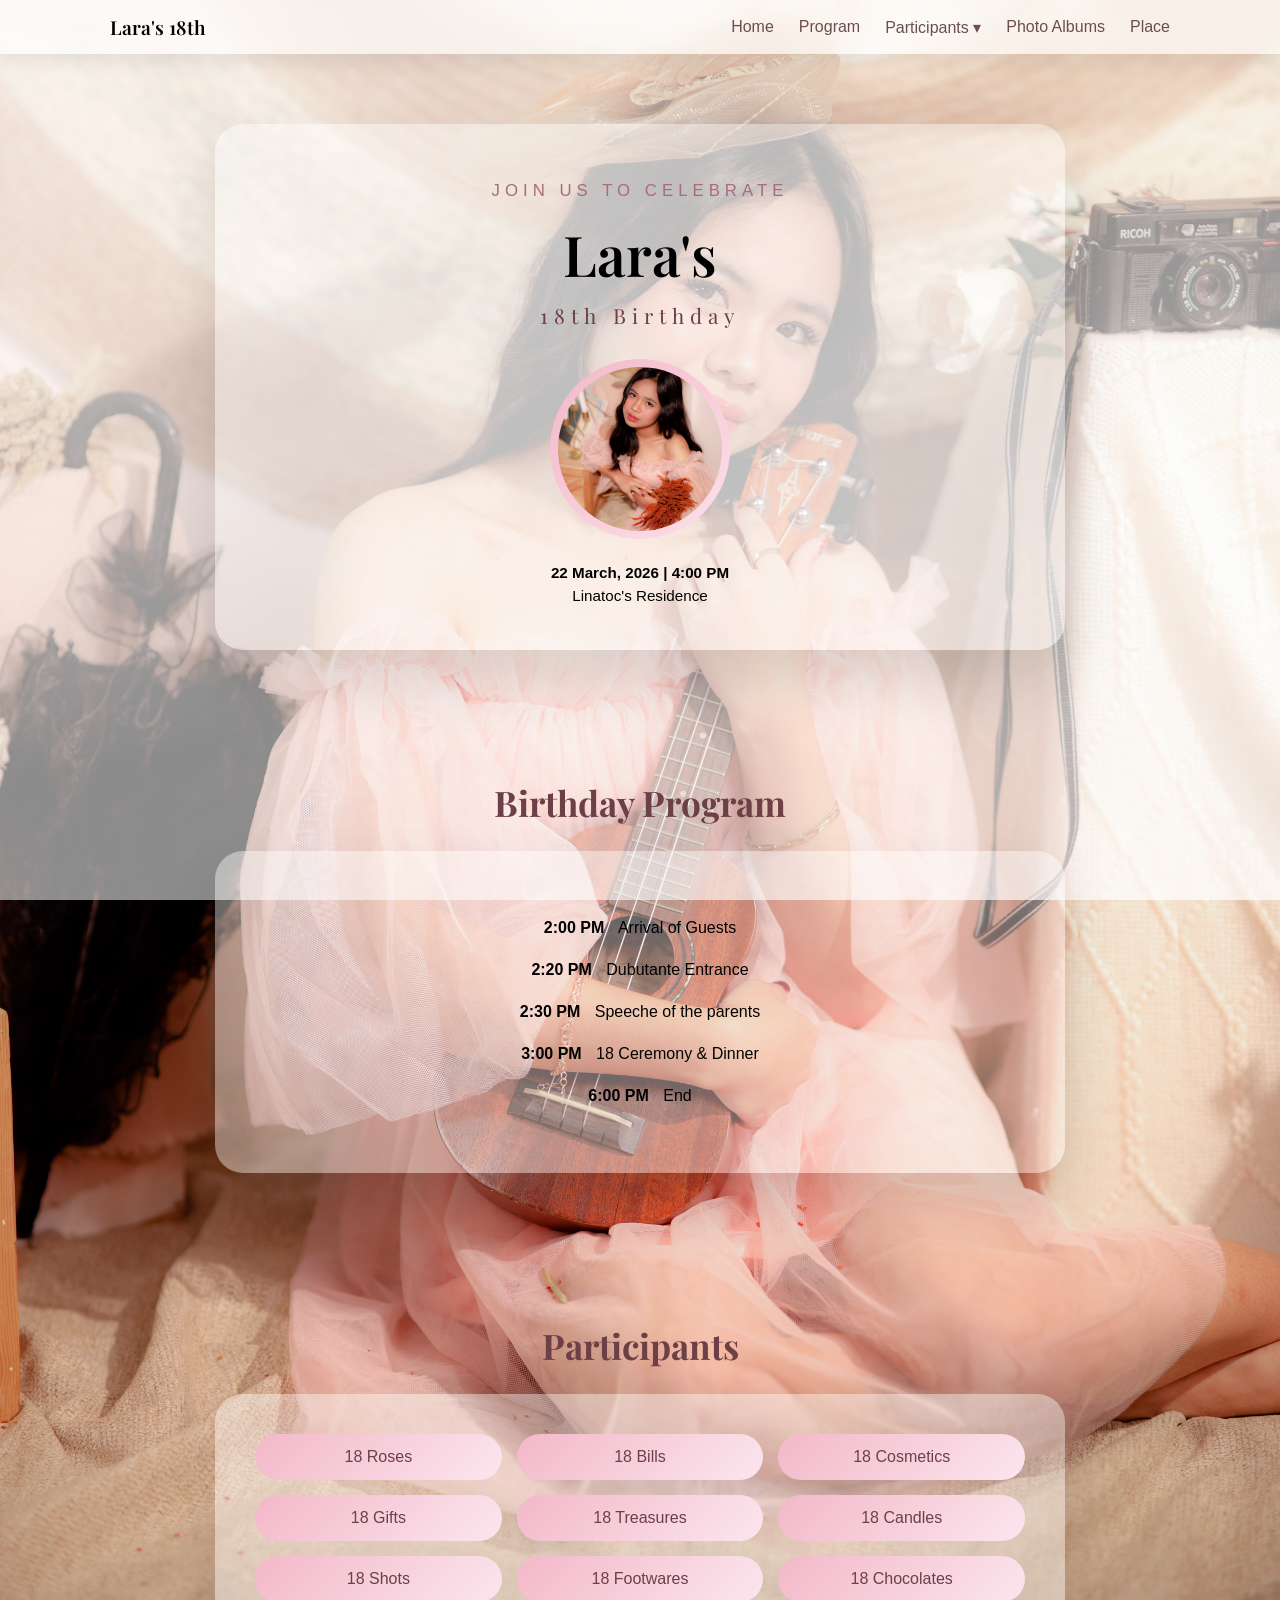
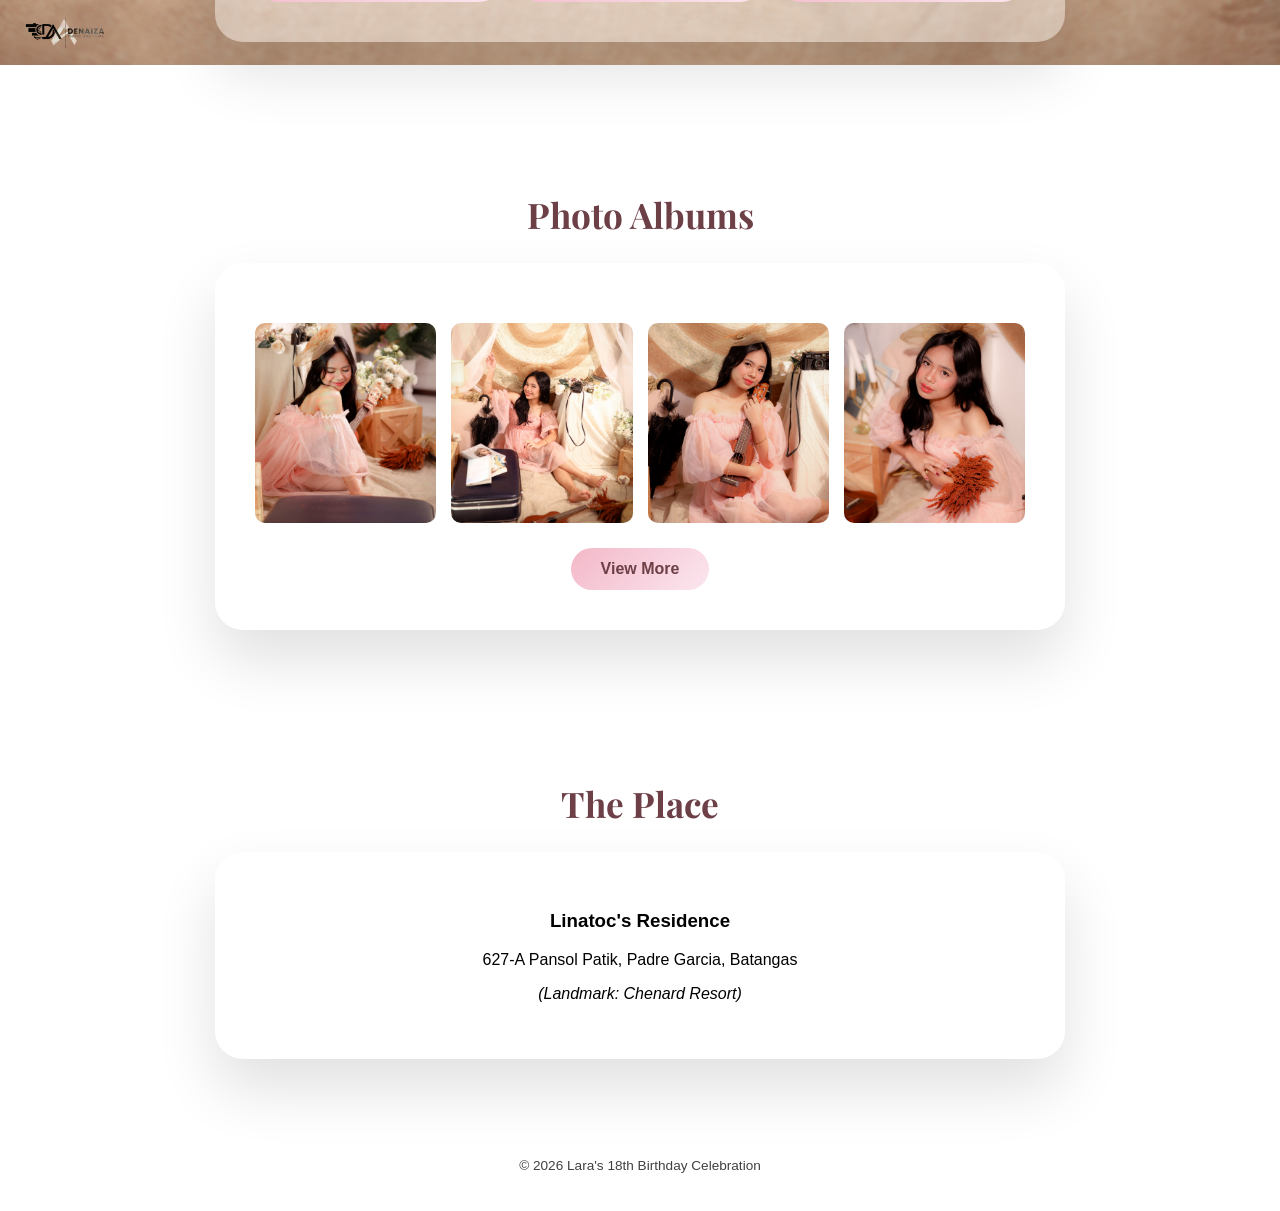
==== index.html @ c143fa49 "First Commit" ====
<!DOCTYPE html>
<html lang="tl">
<head>
    <meta charset="UTF-8">
    <meta name="viewport" content="width=device-width, initial-scale=1.0">
    <title>Lara's 18th Birthday Invitation</title>
    <link rel="stylesheet" href="style.css">
</head>
<body>

<nav>
    <div class="nav-container">

        <div class="logo">Lara's 18th</div>

        <div class="burger" onclick="toggleMenu()">
            ☰
        </div>

        <div class="nav-links" id="navLinks">
            <a href="#home">Home</a>
            <a href="#program">Program</a>

            <div class="dropdown">
                <a href="javascript:void(0)" class="dropbtn" onclick="toggleDropdown()">Participants ▾</a>
                <div id="myDropdown" class="dropdown-content">
                    <a href="roses.html">18 Roses</a>
                    <a href="bills.html">18 Bills</a>
                    <a href="cosmetics.html">18 Cosmetics</a>
                    <a href="gifts.html">18 Gifts</a>
                    <a href="messages.html">18 Treasures</a>
                    <a href="wishes.html">18 Candles</a>
                    <a href="shots.html">18 Shots</a>
                    <a href="footware.html">18 Footwares</a>
                    <a href="chocolates.html">18 Chocolates</a>
                </div>
            </div>

            <a href="#albums">Photo Albums</a>

            <a href="#place">Place</a>
        </div>

    </div>
</nav>

<header id="home">
    <div class="overlay">
        <div class="card hero-card">
            <p class="invite-text">Join us to celebrate</p>
            <h1>Lara's</h1>
            <div class="age-badge">18th Birthday</div>

            <div class="profile-frame">
                <img src="Photos/Lara4.jpg" alt="Lara's Photo" class="profile-pic">
            </div>

            <div class="event-details">
                <p><strong>22 March, 2026 | 4:00 PM</strong></p>
                <p>Linatoc's Residence</p>
            </div>
        </div>
    </div>
</header>

<section id="program">
    <h2>Birthday Program</h2>
    <div class="card">
        <ul class="program-list">
            <li><span>2:00 PM</span> Arrival of Guests</li>
            <li><span>2:20 PM</span> Dubutante Entrance</li>
            <li><span>2:30 PM</span> Speeche of the parents</li>
            <li><span>3:00 PM</span> 18 Ceremony & Dinner</li>
            <li><span>6:00 PM</span> End</li>
        </ul>
    </div>
</section>

<section id="participants">
    <h2>Participants</h2>
    <div class="card">
        <div class="button-grid">
            <a href="roses.html" class="btn-participant">18 Roses</a>
            <a href="bills.html" class="btn-participant">18 Bills</a>
            <a href="cosmetics.html" class="btn-participant">18 Cosmetics</a>
            <a href="gifts.html" class="btn-participant">18 Gifts</a>
            <a href="messages.html" class="btn-participant">18 Treasures</a>
            <a href="wishes.html" class="btn-participant">18 Candles</a>
            <a href="shots.html" class="btn-participant">18 Shots</a>
            <a href="footware.html" class="btn-participant">18 Footwares</a>
            <a href="chocolates.html" class="btn-participant">18 Chocolates</a>
        </div>
    </div>
</section>

<section id="albums">
    <h2>Photo Albums</h2>
    <div class="card">

        <div class="album-preview">
            <img src="Photos/Lara1.jpg" alt="">
            <img src="Photos/Lara2.jpg" alt="">
            <img src="Photos/Lara3.jpg" alt="">
            <img src="Photos/Lara4.jpg" alt="">
        </div>

        <div class="album-button">
            <a href="albums.html" class="btn-view-more">View More</a>
        </div>
    </div>
</section>

<section id="place">
    <h2>The Place</h2>
    <div class="card">
        <h3>Linatoc's Residence</h3>
        <p>627-A Pansol Patik, Padre Garcia, Batangas</p>
        <p><em>(Landmark: Chenard Resort)</em></p>
    </div>
</section>

<footer>
    <p>&copy; 2026 Lara's 18th Birthday Celebration</p>
</footer>

<script>
function toggleDropdown() {
    document.getElementById("myDropdown").classList.toggle("show");
}

window.onclick = function(event) {
    if (!event.target.matches('.dropbtn')) {
        let dropdowns = document.getElementsByClassName("dropdown-content");
        for (let i = 0; i < dropdowns.length; i++) {
            dropdowns[i].classList.remove('show');
        }
    }
}

function toggleMenu(){
    document.getElementById("navLinks").classList.toggle("show");
}

</script>

</body>
</html>
---- style.css ----
@import url('https://fonts.googleapis.com/css2?family=Playfair+Display:wght@500;600;700&family=Poppins:wght@300;400;500&family=Great+Vibes&display=swap');

* {
    box-sizing: border-box;
}
html, body{
    overflow-x: hidden;
    width: 100%;
}

body {
    margin: 0;
    padding: 0;
    font-family: Arial, sans-serif;

    /* Background image */
    background: linear-gradient(
        rgba(255,255,255,0.55),
        rgba(255,255,255,0.55)
    ),
    url("Photos/Lara3.jpg");

    background-size: cover;
    background-position: center 25%;
    background-repeat: no-repeat;
    background-attachment: fixed;
}

/* soft watercolor texture illusion */
body::before {
    content: "";
    position: fixed;
    inset: 0;
    background-image:
        radial-gradient(circle at top left, rgba(255,255,255,0.6), transparent 50%),
        radial-gradient(circle at bottom right, rgba(255,255,255,0.4), transparent 55%);
    pointer-events: none;
    z-index: -1;
}

/* NAVIGATION */
nav {
    position: sticky;
    top: 0;
    background: rgba(255,255,255,0.65);
    backdrop-filter: blur(10px);
    box-shadow: 0 8px 20px rgba(0,0,0,0.08);
    z-index: 100;
}

nav{
    position:sticky;
    top:0;
    width:100%;
}

.nav-container{
    max-width:1100px;
    margin:auto;
    display:flex;
    align-items:center;
    justify-content:space-between;
    padding:14px 20px;
}

/* LOGO */
.logo{
    font-family:'Playfair Display', serif;
    font-size:1.2rem;
    font-weight:600;
}

/* NAV LINKS */
.nav-links{
    display:flex;
    gap:25px;
    align-items:center;
}

/* BURGER */
.burger{
    display:none;
    font-size:24px;
    cursor:pointer;
}

.nav-container a {
    text-decoration: none;
    font-weight: 500;
    color: #6b4e4e;
    transition: 0.3s ease;
}

.nav-container a:hover {
    color: #c08497;
}

/* DROPDOWN */
.dropdown-content {
    display: none;
    position: absolute;
    background: rgba(255,255,255,0.9);
    border-radius: 12px;
    box-shadow: 0 15px 30px rgba(0,0,0,0.15);
    overflow: hidden;
}

.dropdown-content a {
    display: block;
    padding: 10px 18px;
    font-size: 0.9rem;
}

.dropdown-content.show {
    display: block;
}

/* DROPDOWN FIX */
.dropdown {
    position: relative;
}

.dropdown-content {
    top: 100%;
    left: 0;
    min-width: 180px;
}

/* MOBILE NAVIGATION */
@media (max-width: 768px) {

    @media (max-width:768px){

.nav-links{
    position:absolute;
    top:65px;
    left:0;
    width:100vw;
    background:rgba(255,255,255,0.95);
    backdrop-filter:blur(10px);

    flex-direction:column;
    align-items:center;
    gap:20px;
    padding:25px 0;

    display:none;
    box-shadow:0 10px 25px rgba(0,0,0,0.15);
}

/* SHOW MENU */
.nav-links.show{
    display:flex;
}

/* BURGER SHOW */
.burger{
    display:block;
}

.hero-divider{
    width:120px;
    height:2px;
    margin:20px auto 25px;
    background:linear-gradient(to right,#e7b7c4,#c9a27e,#e7b7c4);
    border-radius:5px;
}   

/* DROPDOWN MOBILE */
.dropdown-content{
    position:static;
    box-shadow:none;
    background:transparent;
}

}

    .nav-container a {
        font-size: 1rem;
    }

    .dropdown-content {
        position: static;
        width: 100%;
        box-shadow: none;
        border-radius: 15px;
        margin-top: 10px;
    }

}

/* HERO */
header {
    padding: 90px 20px 60px;
    text-align: center;
}

header{
    width:100%;
    display:block;
    justify-content:center;
}

.invite-text {
    font-size: 1.05rem;
    letter-spacing: 5px;
    text-transform: uppercase;
    color: #a86c7a;
    margin-bottom: 15px;
}

 header {
        padding: 70px 15px 40px;
    }

    h1{
    font-family:'Playfair Display', serif;
    font-size:3.5rem;
    font-weight:600;
    margin:10px 0;
}

    .age-badge {
        font-size: 0.95rem;
    }

    .profile-frame {
        width: 140px;
        height: 140px;
    }

.age-badge {
    font-family: 'Playfair Display', serif;
    letter-spacing: 6px;
    font-size: 1.3rem;
    margin-bottom: 30px;
    color:#6d3f47;
}

@media (max-width: 768px) {

    .card {
        padding: 25px 20px;
        border-radius: 22px;
    }

    section {
        padding: 40px 15px;
    }

    .program-list li {
        font-size: 0.95rem;
        padding: 10px 0;
    }

    

}

@media (max-width: 480px) {

    .button-grid {
        grid-template-columns: 1fr;
    }

}

/* PROFILE IMAGE */
.profile-frame {
    margin: 25px auto;
    width: 180px;
    height: 180px;
    border-radius: 50%;
    padding: 8px;
    background: linear-gradient(135deg, #f3b8c8, #fce1ea);
}

.profile-pic {
    width: 100%;
    height: 100%;
    border-radius: 50%;
    object-fit: cover;
}

/* EVENT DETAILS */
.event-details p {
    margin: 6px 0;
    font-size: 0.95rem;
}

/* SECTIONS */
section {
    padding: 60px 15px;
    width: 100%;
    text-align: center;
}

section h2 {
    font-family: 'Playfair Display', serif;
    font-size: 2.2rem;
    margin-bottom: 25px;
    color: #6d3f47;
}

/* CARD */
.card {
    width: 90%;
    max-width: 850px;
    margin: auto;
    padding: 40px;
    background: rgba(255,255,255,0.40);
    border-radius: 28px;
    box-shadow: 0 30px 60px rgba(0,0,0,0.12);
    animation: slideUp 1s ease;
}

/* PROGRAM */
.program-list {
    list-style: none;
    padding: 0;
}

.program-list li {
    padding: 12px 0;
    font-size: 1rem;
}

.program-list span {
    font-weight: 600;
    margin-right: 10px;
}


/* PARTICIPANT BUTTONS */
.button-grid {
    display: grid;
    grid-template-columns: repeat(3, 1fr);
    gap: 15px;
}

.btn-participant {
    text-decoration: none;
    padding: 14px;
    border-radius: 30px;
    background: linear-gradient(135deg, #f3b8c8, #fbe6ef);
    color: #6d3f47;
    font-weight: 500;
    transition: 0.35s ease;
}

.btn-participant:hover {
    transform: translateY(-3px);
    box-shadow: 0 12px 25px rgba(0,0,0,0.15);
}

/* PARTICIPANTS CONTAINER */
.participants{
    max-width: 900px;
    margin: 40px auto;
    padding: 35px 40px;

    background: rgba(255,255,255,0.40);
    border-radius: 25px;

    display: grid;
    grid-template-columns: 1fr 1fr;
    gap: 18px 60px;

    box-shadow: 0 25px 60px rgba(0,0,0,0.15);
}

/* REMOVE OLD CARD STYLE */
.participants .card{
    background: none;
    box-shadow: none;
    padding: 8px 0;
    font-size: 0.95rem;
}

/* NUMBER STYLE */
.participants span{
    font-weight: 600;
    margin-right: 8px;
    color: #6d3f47;
}

/* MOBILE VIEW */
@media (max-width: 768px){


    .participants{
        max-height:65vh;  
        overflow-y:auto;   
        padding:25px;
    }

    .participants{
        scroll-behavior:smooth;
    }

    .participants::after{
    content:"";
    position:sticky;
    bottom:0;
    height:40px;
    display:block;
    background:linear-gradient(to bottom, transparent, rgba(255,255,255,0.4));
}
    .container{
        width:100%;
        padding:20px;
    }

    h1{
        font-size:3rem;
        text-align:center;
    }

    .participants{
        width:100%;
        grid-template-columns:1fr;
        gap:18px;
        margin-top:25px;
    }

    .participants .card{
        font-size:1.05rem;
        padding:12px 0;
    }

    .nav-footer{
        margin-top:30px;
        gap:20px;
    }

}
/* FOOTER */
footer {
    text-align: center;
    padding: 25px;
    font-size: 0.85rem;
    opacity: 0.75;
}

/* PARTICIPANT PAGE NAVIGATION */
.nav-footer {
    margin-top: 40px;
    display: flex;
    justify-content: center;
    align-items: center;
    gap: 30px;
}

.nav-btn {
    width: 52px;
    height: 52px;
    border-radius: 50%;
    border: none;
    background: linear-gradient(135deg, #f3b8c8, #fbe6ef);
    color: #6d3f47;
    font-size: 1.4rem;
    cursor: pointer;
    box-shadow: 0 10px 25px rgba(0,0,0,0.15);
    transition: 0.35s ease;
}

.nav-btn:hover {
    transform: translateY(-3px);
    box-shadow: 0 18px 35px rgba(0,0,0,0.2);
}

.nav-return {
    text-decoration: none;
    padding: 14px 30px;
    border-radius: 40px;
    background: rgba(255,255,255,0.6);
    color: #6d3f47;
    font-weight: 500;
    letter-spacing: 1px;
    backdrop-filter: blur(6px);
    box-shadow: 0 10px 25px rgba(0,0,0,0.15);
    transition: 0.35s ease;
}

.nav-return:hover {
    background: rgba(255,255,255,0.85);
    transform: translateY(-2px);
}

/* ALBUM PREVIEW SECTION */

.album-preview{
    display:grid;
    grid-template-columns: repeat(4,1fr);
    gap:15px;
    margin-top:20px;
}

.album-preview img{
    width:100%;
    height:200px;
    object-fit:cover;
    border-radius:10px;
    transition:0.3s;
}

.album-preview img:hover{
    transform:scale(1.05);
}

/* VIEW MORE BUTTON */

.album-button{
    text-align:center;
    margin-top:25px;
}

.btn-view-more{
    display:inline-block;
    padding:12px 30px;
    background:linear-gradient(135deg, #f3b8c8, #fbe6ef);
    color:#6d3f47;
    text-decoration:none;
    border-radius:25px;
    font-weight:bold;
    transition:0.3s;
}

.btn-view-more:hover{
    transform: translateY(-3px);
    box-shadow: 0 12px 25px rgba(0,0,0,0.15);
}

/* MOBILE */

@media (max-width:768px){

    .album-preview{
        grid-template-columns: repeat(2,1fr);
    }

}

/* ALBUM PAGE */

.albums-page{
    padding:60px 10%;
    text-align:center;
}

.albums-page h2{
    margin-bottom:30px;
}

/* GALLERY GRID */

.albums-grid{
    display:grid;
    grid-template-columns: repeat(4,1fr);
    gap:20px;
}

.albums-grid img{
    width:100%;
    height:250px;
    object-fit:cover;

    border-radius:10px;

    box-shadow:0 5px 15px rgba(0,0,0,0.2);

    transition:0.3s;
}

.albums-grid img:hover{
    transform:scale(1.05);
}

/* TABLET */

@media (max-width:900px){

.albums-grid{
    grid-template-columns: repeat(3,1fr);
}

}

/* MOBILE */

@media (max-width:600px){

.albums-grid{
    grid-template-columns: repeat(2,1fr);
}

}

/* Albums Container */
.albums-container {
    max-width: 900px;
    margin: 30px auto;
    padding: 20px;
    background: rgba(255,255,255,0.4);
    border-radius: 25px;
    box-shadow: 0 25px 60px rgba(0,0,0,0.15);
}

/* Album Images */
.albums-grid img {
    width: 100%;
    height: 200px;
    object-fit: cover;
    border-radius: 10px;
    transition: 0.3s;
}

.albums-grid img:hover {
    transform: scale(1.05);
}

/* MOBILE: make the container scrollable */
@media (max-width: 768px) {

    .albums-container {
        max-height: 65vh; 
        overflow-y: auto;  
        padding: 15px;
    }

    .albums-container::after {
        content: "";
        position: sticky;
        bottom: 0;
        height: 40px;
        display: block;
        background: linear-gradient(to bottom, transparent, rgba(255,255,255,0.4));
    }

    .albums-grid {
        display: grid;
        grid-template-columns: 1fr; 
        gap: 15px;
    }

    .albums-grid img {
        height: 180px;
    }
}

/* RETURN BUTTON */

.return-container{
    text-align:left;
    margin-bottom:20px;
}

.btn-return{
    display:inline-block;
    padding:10px 20px;
    background:linear-gradient(135deg, #f3b8c8, #fbe6ef);
    color:#6d3f47;
    text-decoration:none;
    border-radius:20px;
    font-weight:bold;
    transition:0.3s;
}

.btn-return:hover{
    transform: translateY(-3px);
    box-shadow: 0 12px 25px rgba(0,0,0,0.15);
}

/* Lightbox Overlay */
.lightbox {
    display: none;
    position: fixed;
    top: 0;
    left: 0;
    width: 100%;
    height: 100%;
    background: rgba(0,0,0,0.8);
    justify-content: center;
    align-items: center;
    z-index: 9999;
}

.lightbox-img {
    max-width: 90%;
    max-height: 90%;
    border-radius: 12px;
    box-shadow: 0 20px 50px rgba(0,0,0,0.5);
    transition: transform 0.3s ease;
}

.lightbox-img:hover {
    transform: scale(1.05);
}

.lightbox .close {
    position: absolute;
    top: 20px;
    right: 30px;
    font-size: 2.5rem;
    color: #fff;
    cursor: pointer;
}

/* ANIMATIONS */
@keyframes fadeIn {
    from { opacity: 0 }
    to { opacity: 1 }
}

@keyframes slideUp {
    from {
        opacity: 0;
        transform: translateY(40px);
    }
    to {
        opacity: 1;
        transform: translateY(0);
    }
}
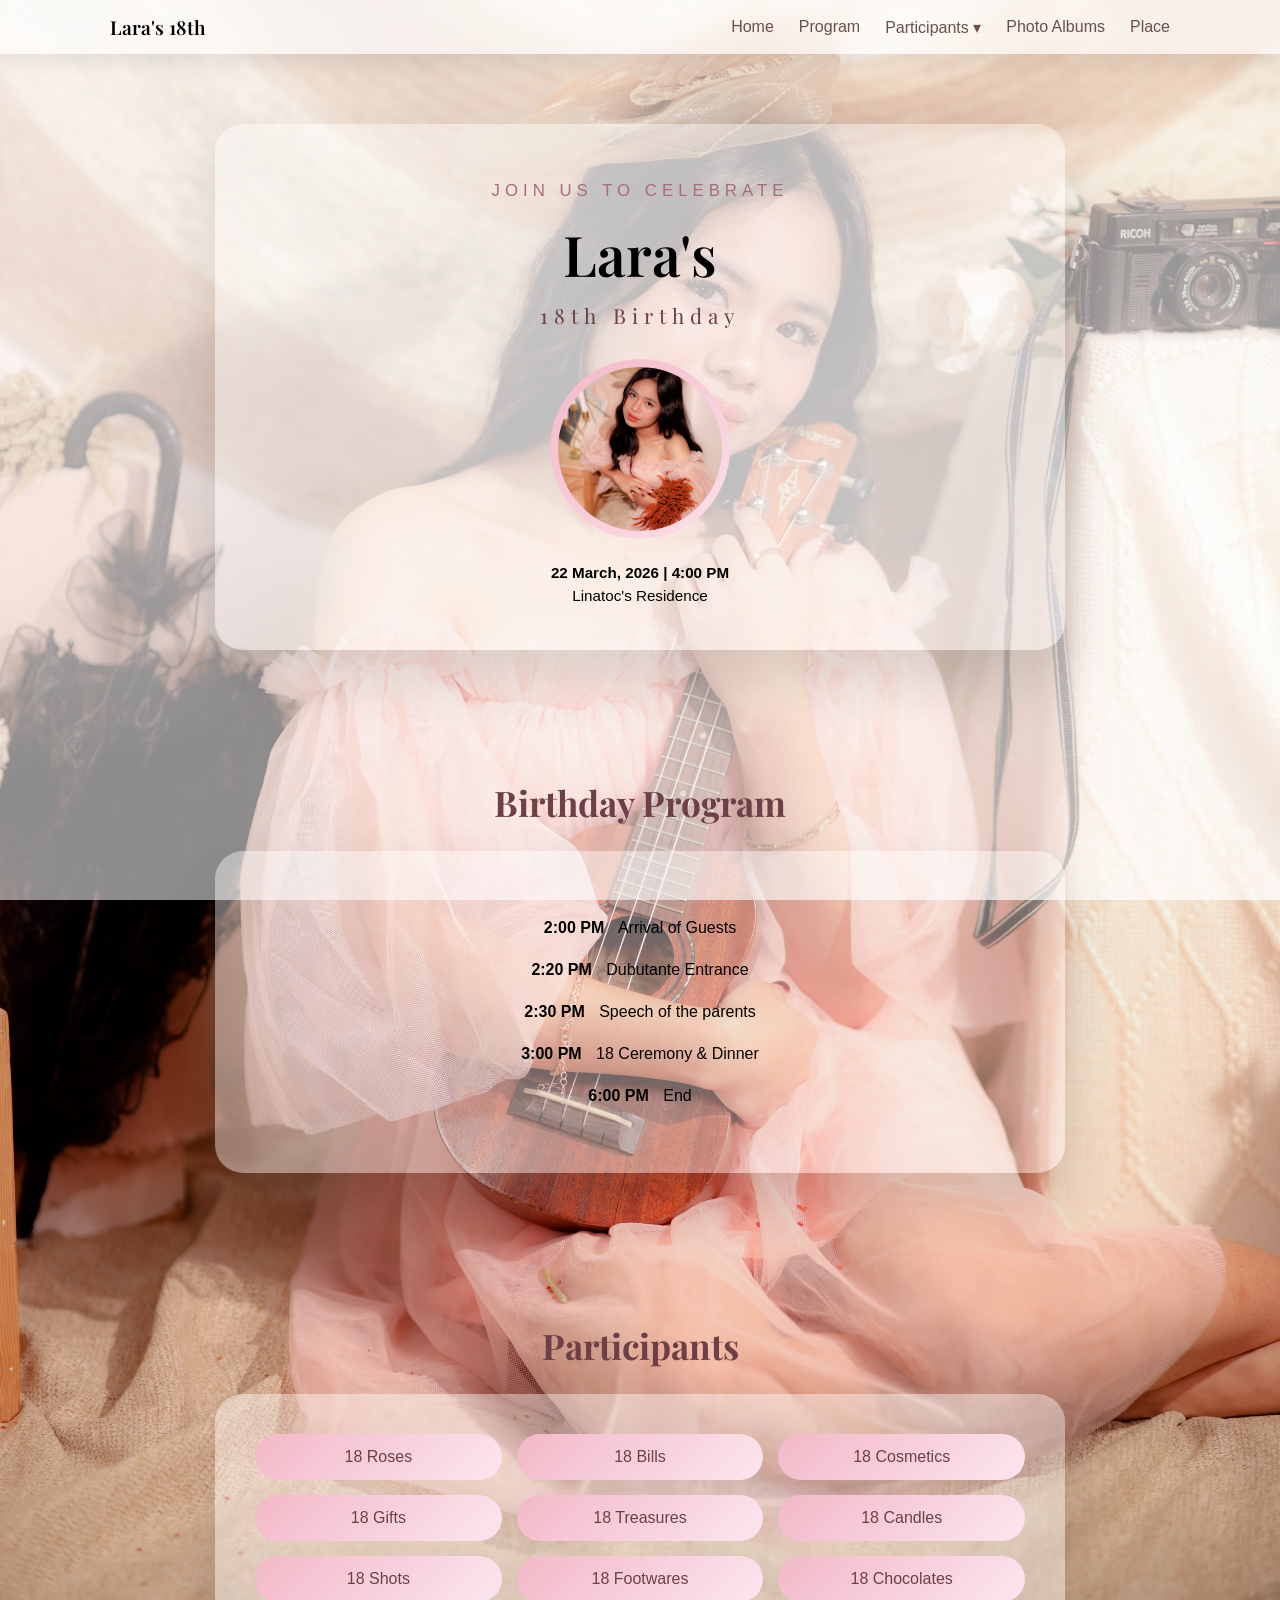
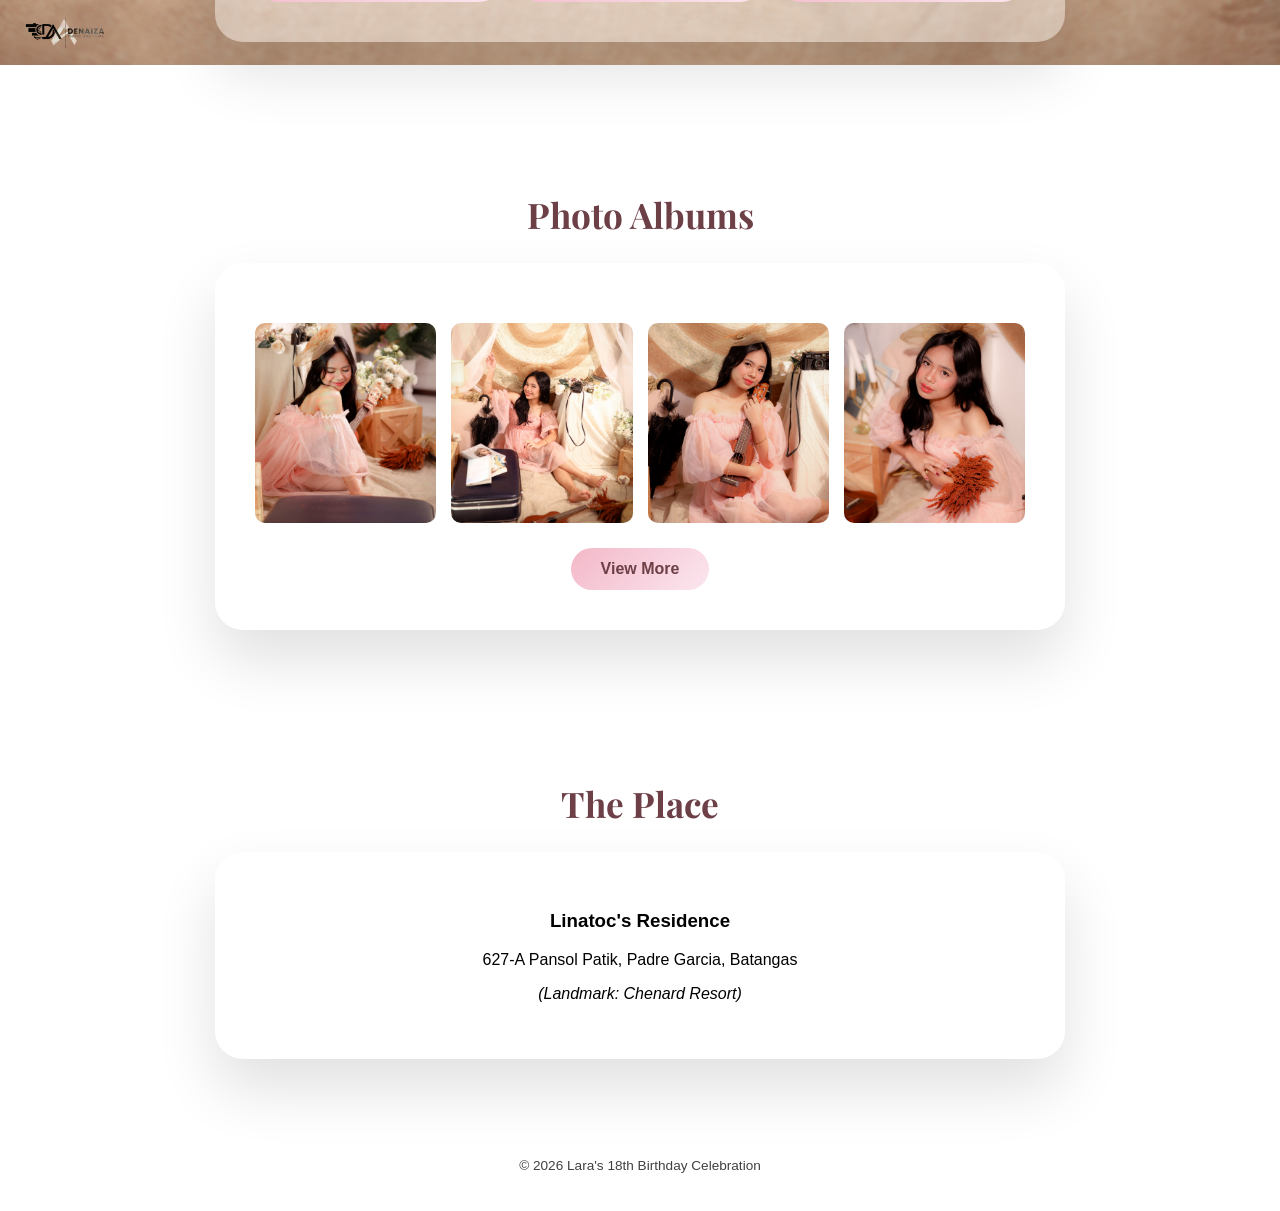
==== commit ff615b39: "Second commit" ====
--- a/index.html
+++ b/index.html
@@ -69,7 +69,7 @@
         <ul class="program-list">
             <li><span>2:00 PM</span> Arrival of Guests</li>
             <li><span>2:20 PM</span> Dubutante Entrance</li>
-            <li><span>2:30 PM</span> Speeche of the parents</li>
+            <li><span>2:30 PM</span> Speech of the parents</li>
             <li><span>3:00 PM</span> 18 Ceremony & Dinner</li>
             <li><span>6:00 PM</span> End</li>
         </ul>
--- a/style.css
+++ b/style.css
@@ -336,6 +336,12 @@
     display: grid;
     grid-template-columns: repeat(3, 1fr);
     gap: 15px;
+}
+
+@media (max-width:768px){
+    .button-grid{
+        grid-template-columns: 1fr;
+    }
 }
 
 .btn-participant {
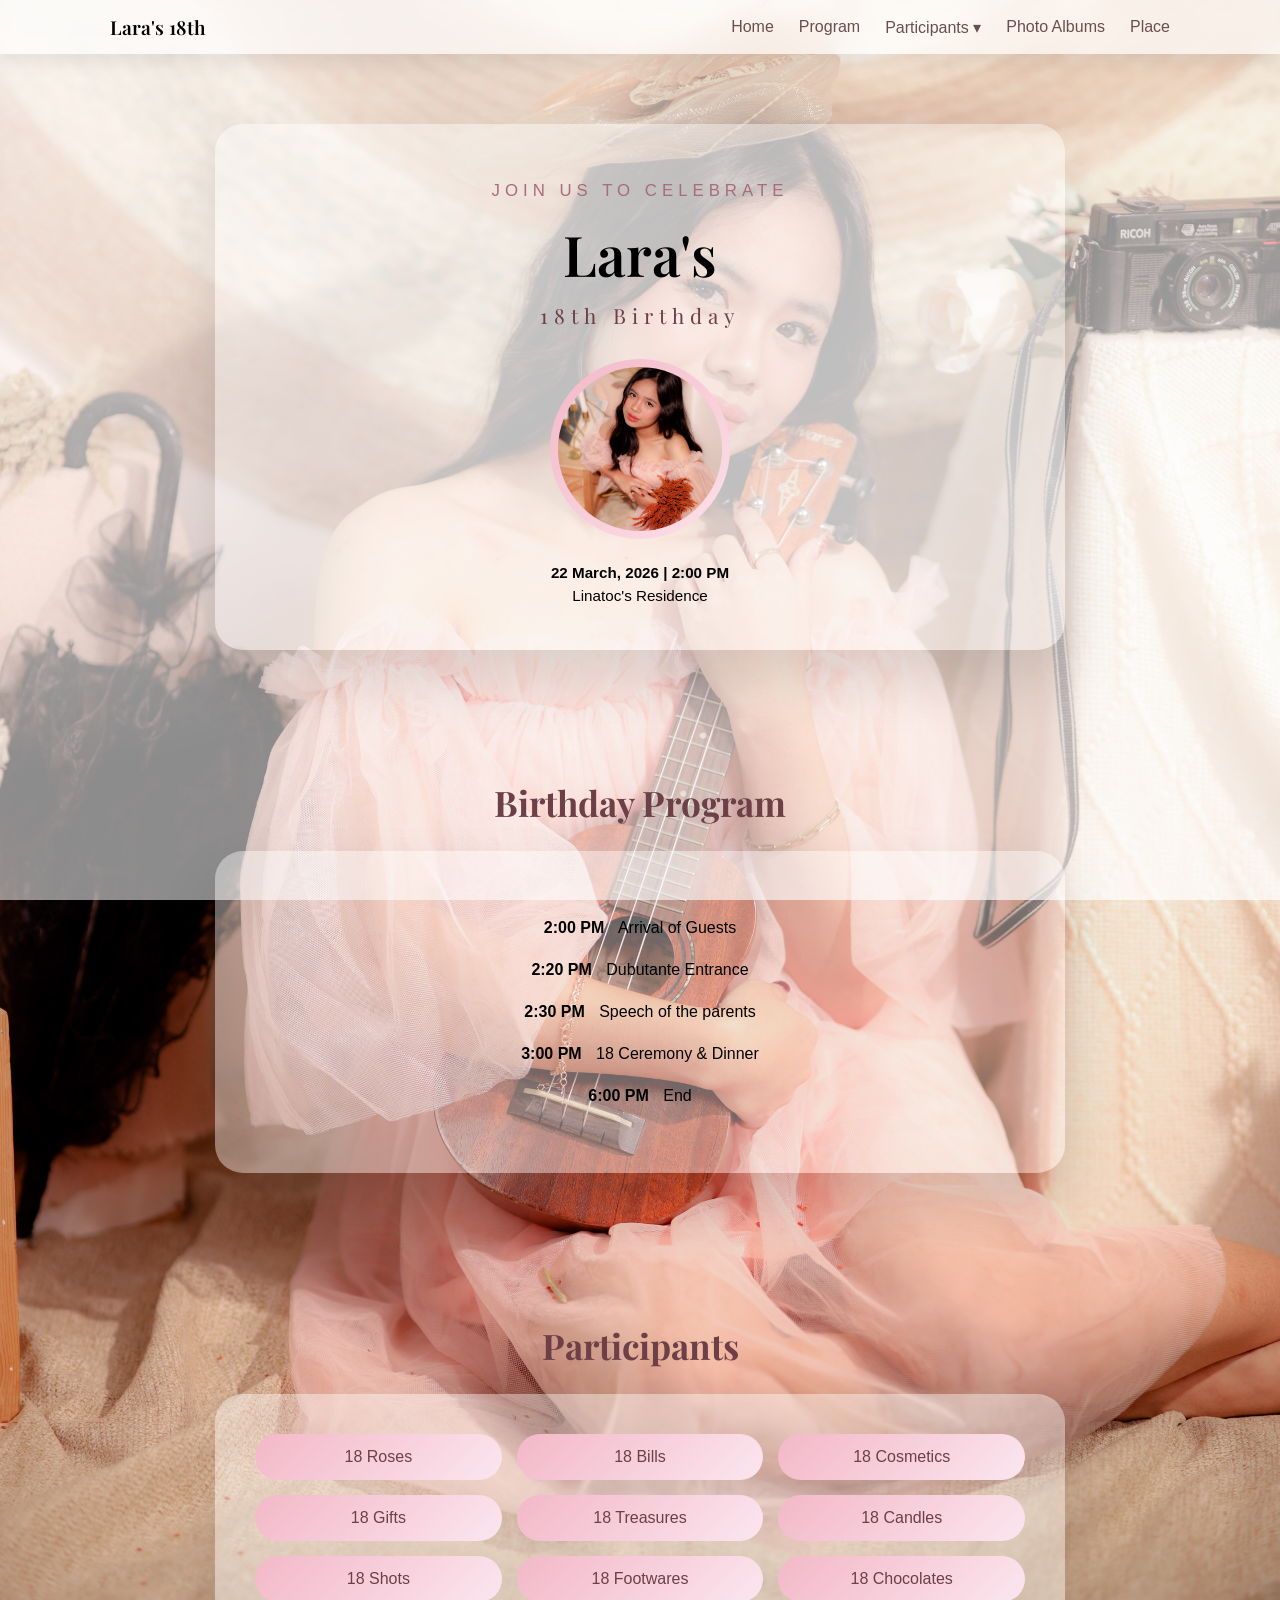
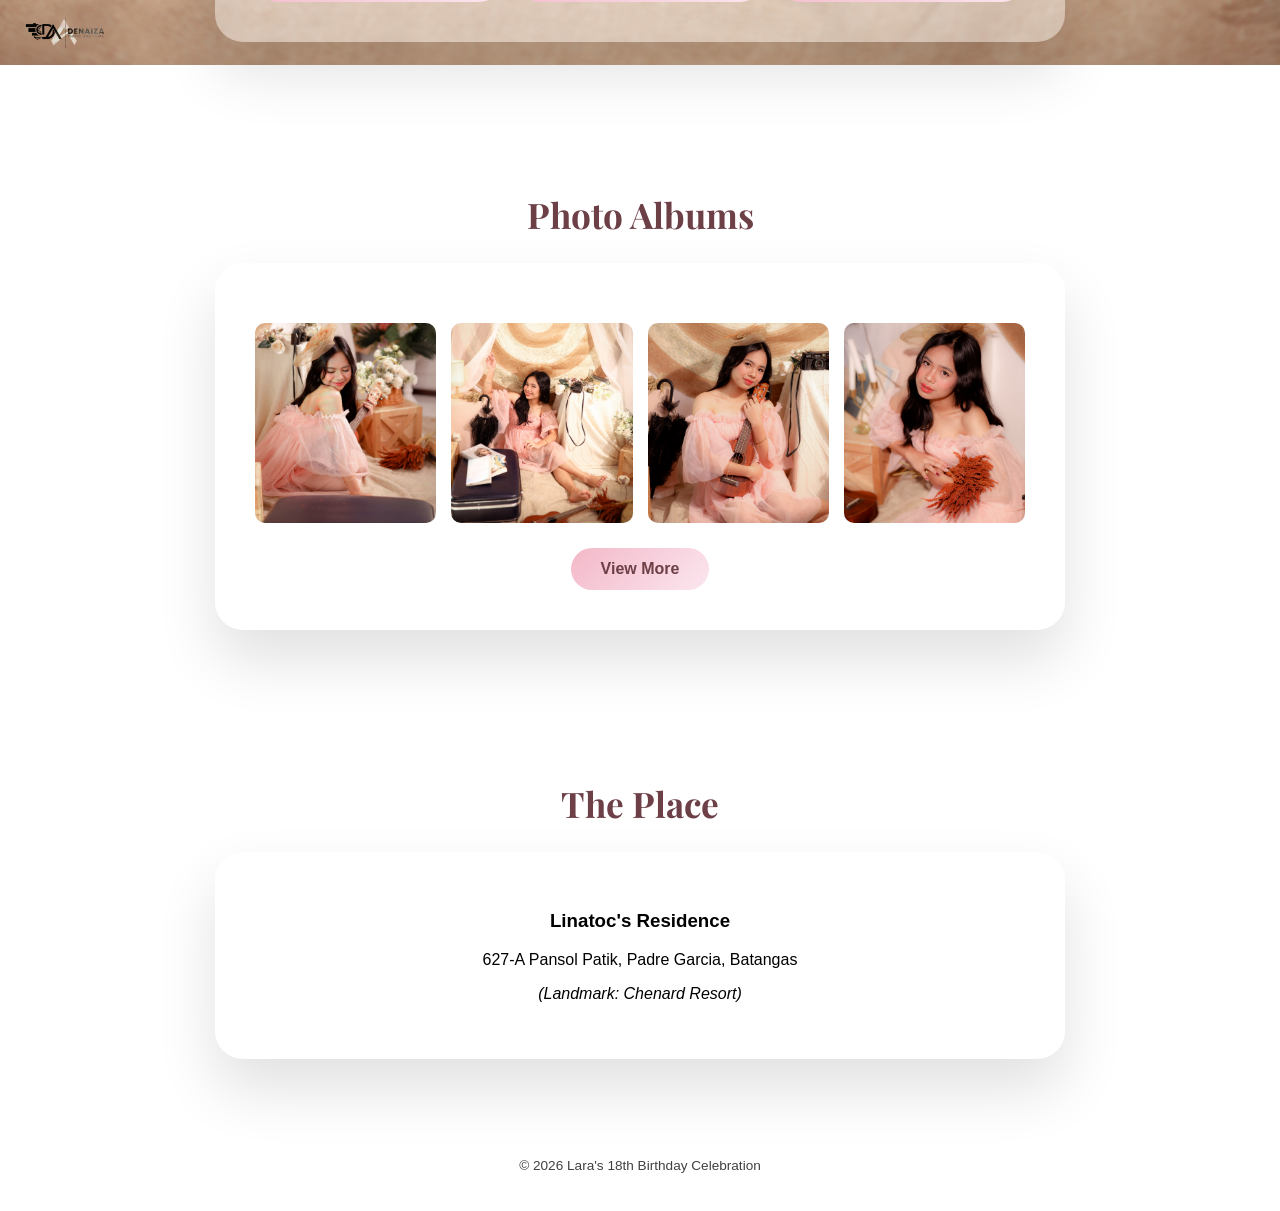
==== commit 1a8340a7: "Update index.html" ====
--- a/index.html
+++ b/index.html
@@ -56,7 +56,7 @@
             </div>
 
             <div class="event-details">
-                <p><strong>22 March, 2026 | 4:00 PM</strong></p>
+                <p><strong>22 March, 2026 | 2:00 PM</strong></p>
                 <p>Linatoc's Residence</p>
             </div>
         </div>
@@ -144,4 +144,4 @@
 </script>
 
 </body>
-</html>+</html>
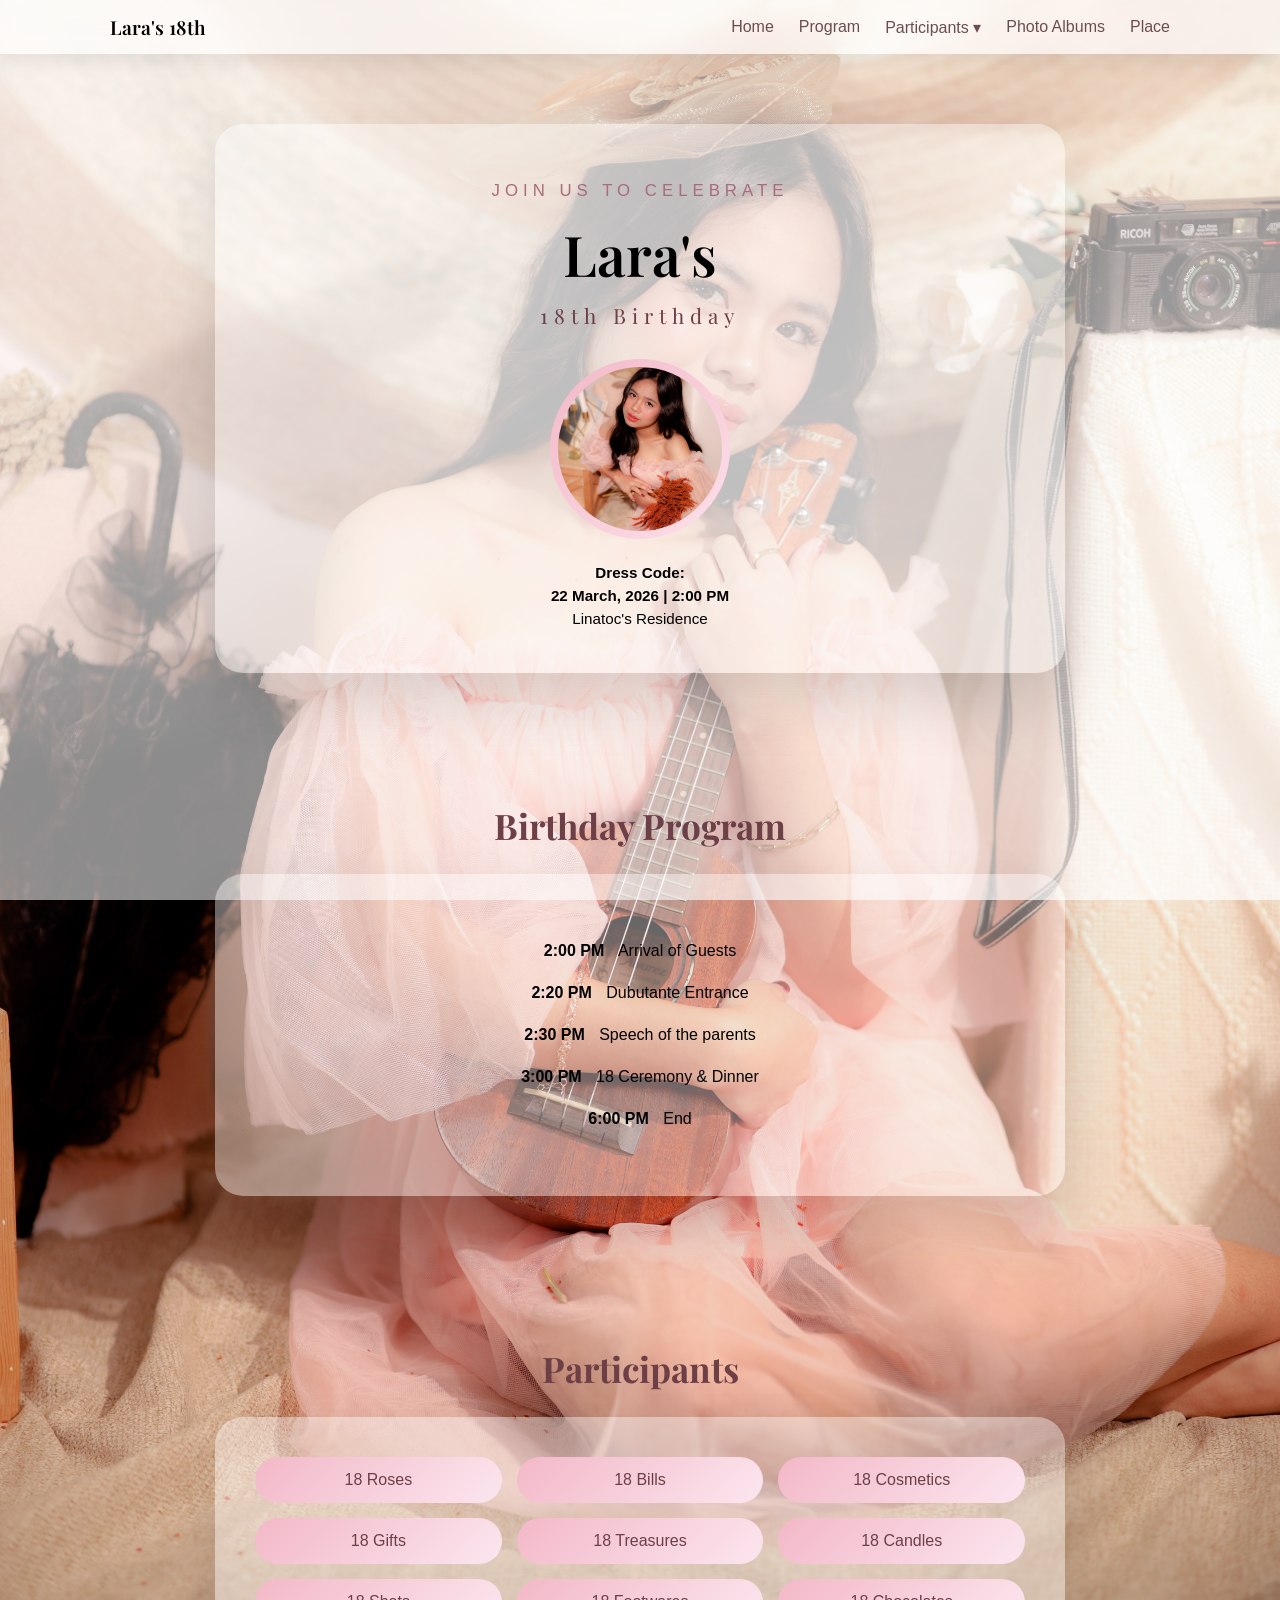
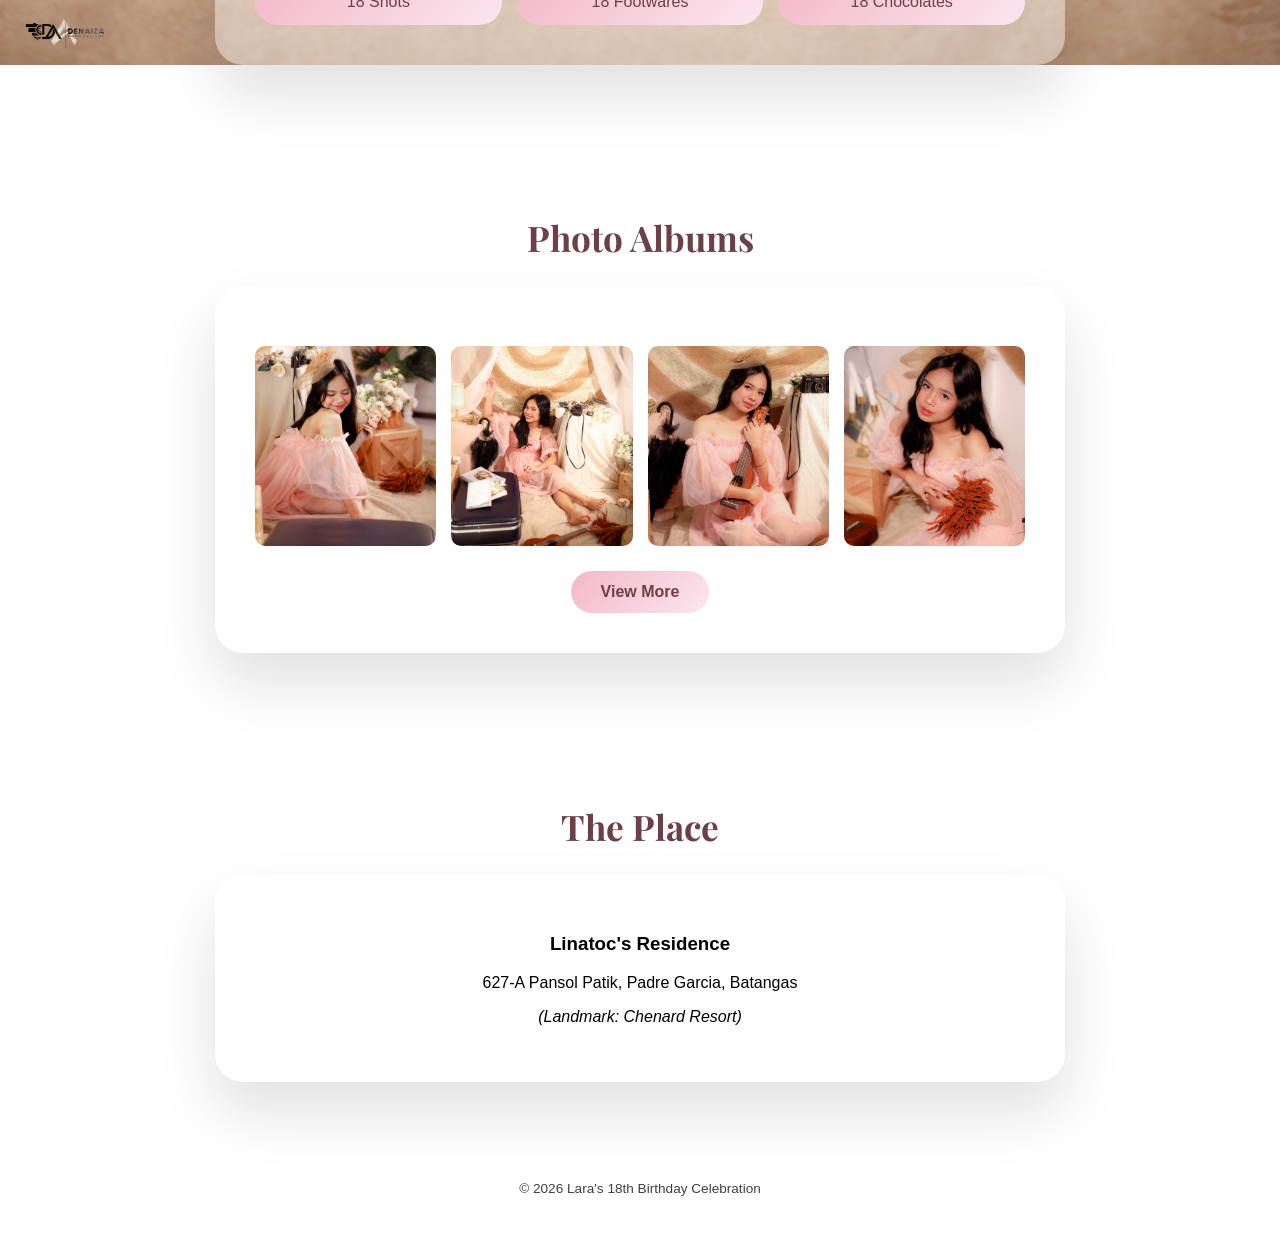
==== commit a4f278a1: "Update index.html" ====
--- a/index.html
+++ b/index.html
@@ -56,6 +56,15 @@
             </div>
 
             <div class="event-details">
+                <p><strong>Dress Code:</strong></p>
+                  <div class="dress-code-colors">
+                  <div class="color c1"></div>
+                  <div class="color c2"></div>
+                  <div class="color c3"></div>
+                  <div class="color c4"></div>
+                  <div class="color c5"></div>
+                  <div class="color c6"></div>
+             </div>
                 <p><strong>22 March, 2026 | 2:00 PM</strong></p>
                 <p>Linatoc's Residence</p>
             </div>
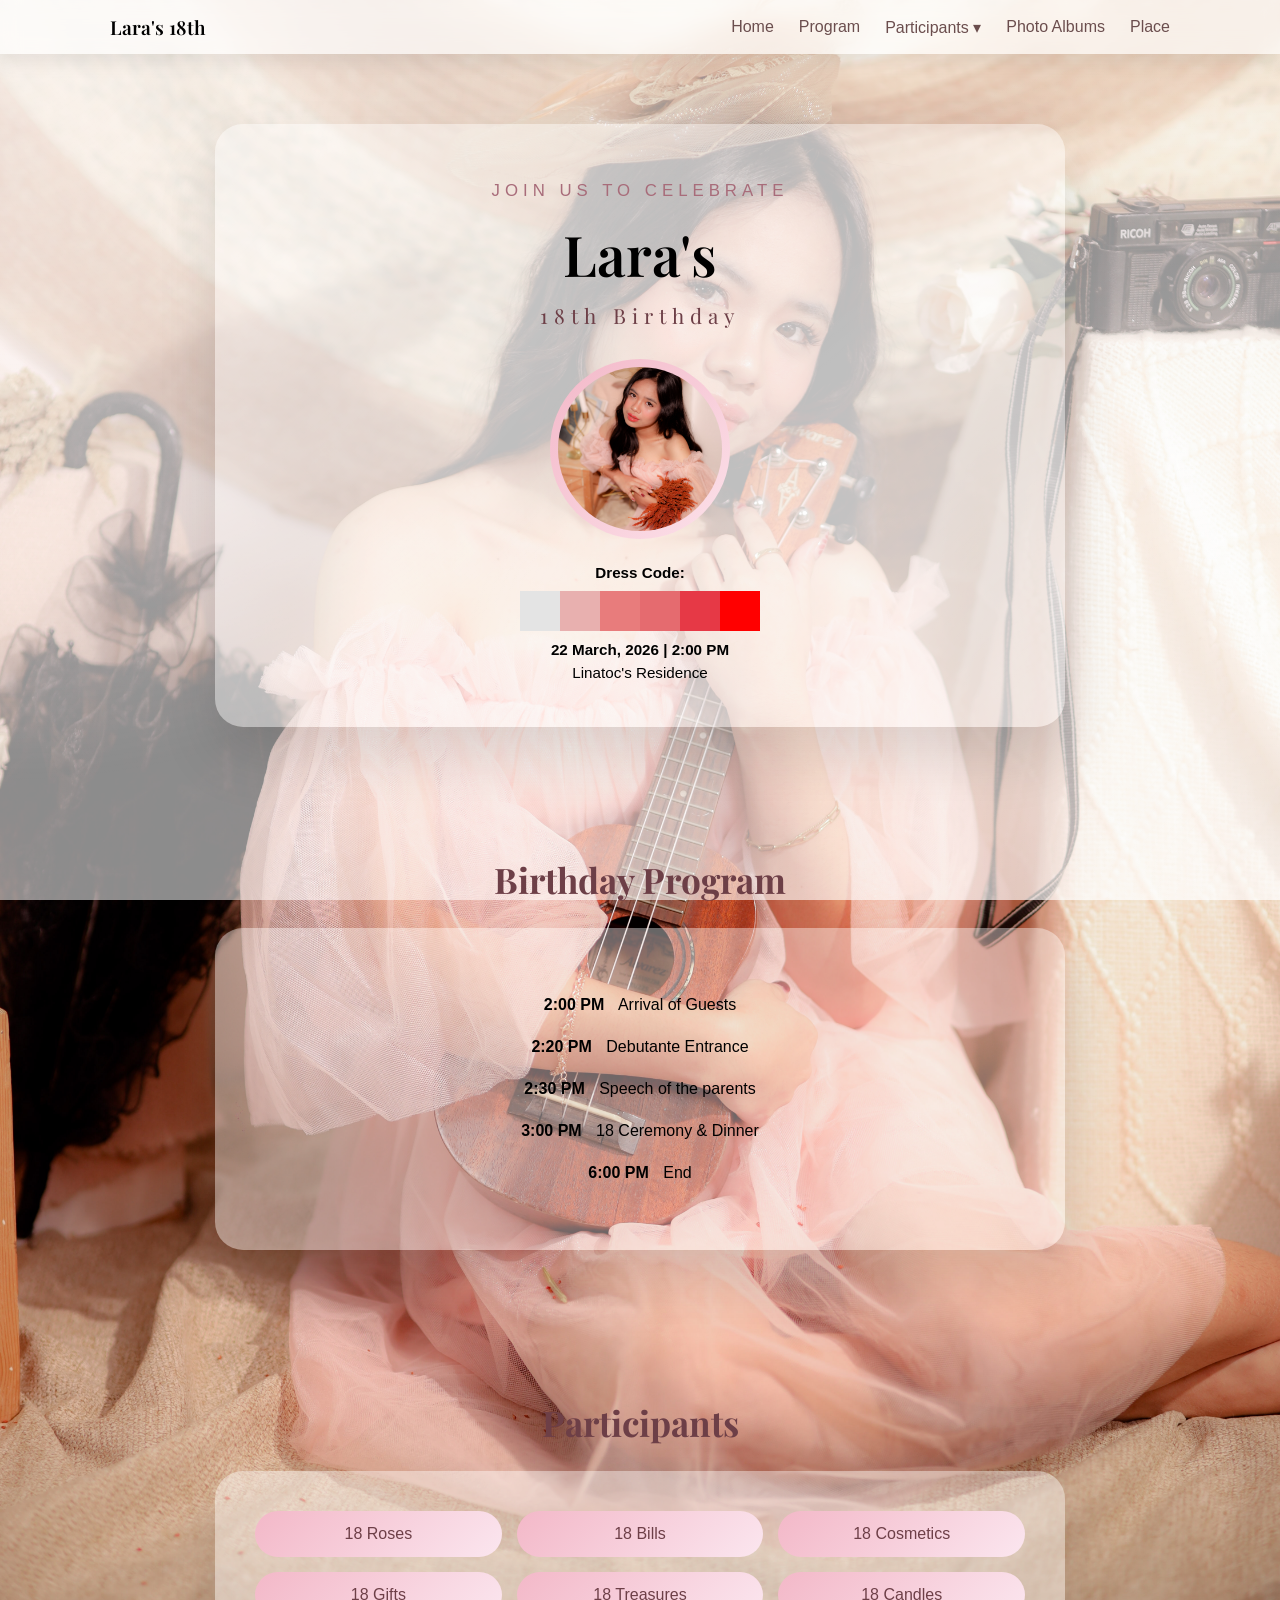
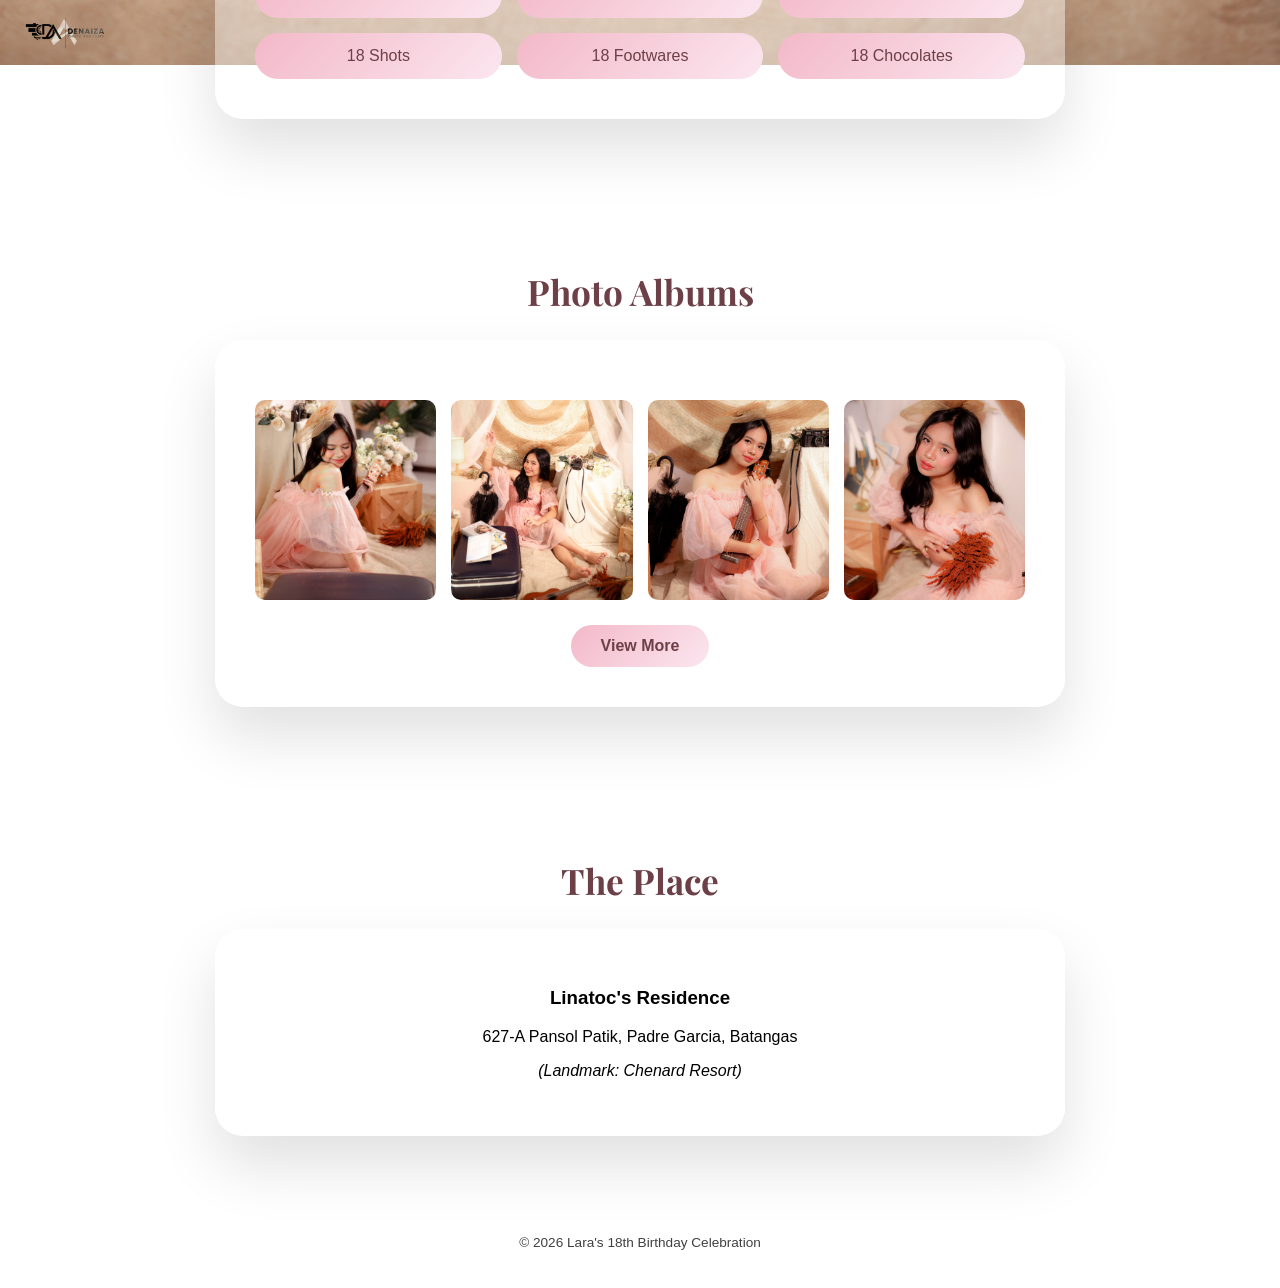
==== commit 2a198617: "Update index.html" ====
--- a/index.html
+++ b/index.html
@@ -77,7 +77,7 @@
     <div class="card">
         <ul class="program-list">
             <li><span>2:00 PM</span> Arrival of Guests</li>
-            <li><span>2:20 PM</span> Dubutante Entrance</li>
+            <li><span>2:20 PM</span> Debutante Entrance</li>
             <li><span>2:30 PM</span> Speech of the parents</li>
             <li><span>3:00 PM</span> 18 Ceremony & Dinner</li>
             <li><span>6:00 PM</span> End</li>
--- a/style.css
+++ b/style.css
@@ -287,6 +287,24 @@
     margin: 6px 0;
     font-size: 0.95rem;
 }
+
+.dress-code-colors{
+    display:flex;
+    justify-content:center;
+    margin:10px 0;
+}
+
+.dress-code-colors .color{
+    width:40px;
+    height:40px;
+}
+
+.c1{ background:#e4e4e4; }
+.c2{ background:#e8b0af; }
+.c3{ background:#e87c7c; }
+.c4{ background:#e56b6f; }
+.c5{ background:#e63946; }
+.c6{ background:#ff0000; }
 
 /* SECTIONS */
 section {
@@ -727,4 +745,4 @@
         opacity: 1;
         transform: translateY(0);
     }
-}+}
